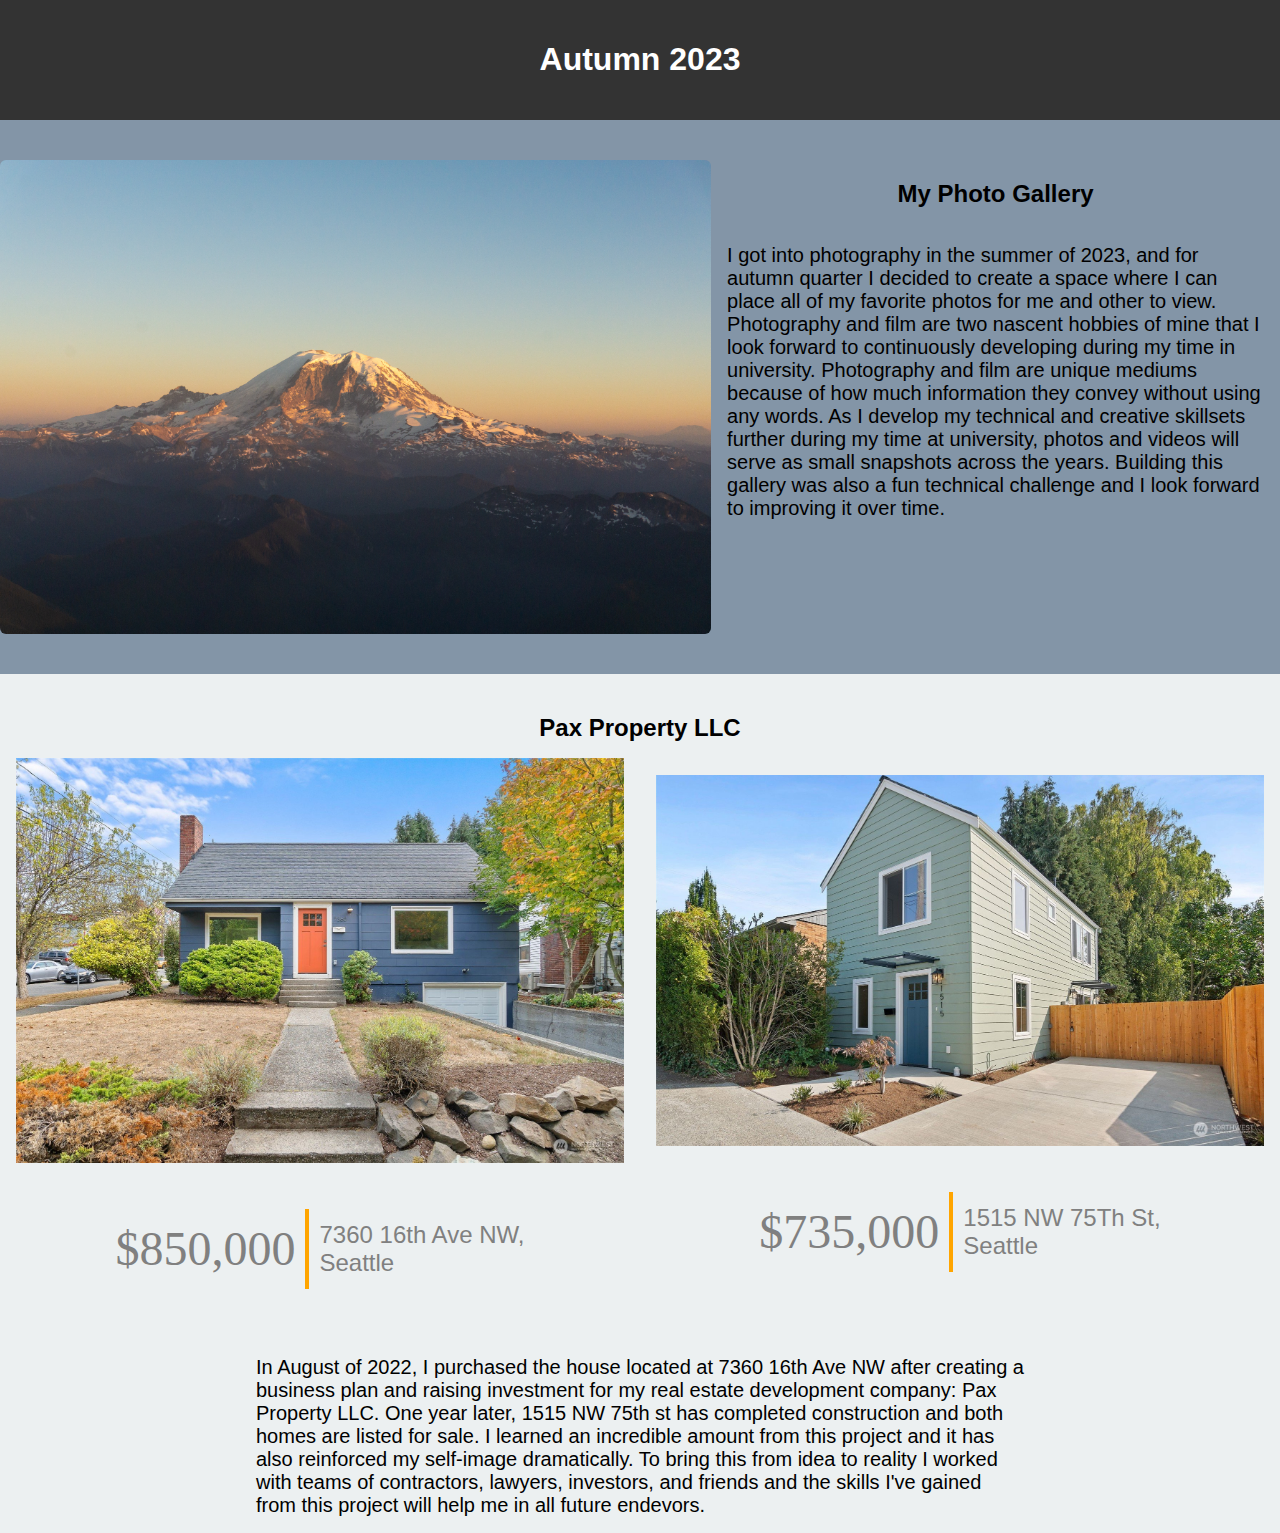
==== autumn2023.html @ 0a46d8ee "Move autumn2023 to its own page. Create barebones scaffold for all years." ====
<!DOCTYPE html>
<html lang="en" dir="ltr">
  <head>
    <meta charset="utf-8">
    <meta name="viewport" content="width=device-width, initial-scale=1.0">
    <link rel="stylesheet" href="style.css">
    <title>UW Autumn 2023</title>
  </head>
  <body>
    <!-- Header/Navbar -->
    <div class="navbar">
      <h1>Autumn 2023</h1>
    </div>
    
    <div class="gallery-link">
      <div class="side-by-side">
        <a href="gallery.html">
          <img id="gallery-link-img" src="img/gallery/DSC01445.jpg" alt="link to gallery"></img>
        </a>
        <div class="flex-column">
          <h2 class="photo-gallery-title center-text">My Photo Gallery</h2>
          <p class="artifact-annotation">I got into photography in the summer of 2023, and for autumn quarter I decided to
          create a space where I can place all of my favorite photos for me and other to view.
          Photography and film are two nascent hobbies of mine that I look forward to continuously
          developing during my time in university. Photography and film are unique mediums because
          of how much information they convey without using any words. As I develop my technical and
          creative skillsets further during my time at university, photos and videos will serve as
          small snapshots across the years. Building this gallery was also a fun technical challenge 
          and I look forward to improving it over time.</p>
        </div>
    </div>
    </div>
    <!-- <div class="horizontal-divider"></div> -->
    
    <div class="pax-property-llc-section">
      <h2 class="center-text section-2-heading">Pax Property LLC</h2>
      <div class="houses">
        <div class="pax-column">
          <a href="https://www.dannygrecohomeswa.com/search/details/3fu/0/" target="_blank" rel="noopener noreferrer">
          <img class="pax-property-llc-photo" src="img/main_house.jpg"></img>
          </a>
          <div class="pricing-info">
            <p class="pax-pricing price">$850,000</p>
            <div class="vertical-divider"></div>
            <div class="addressing">
              <p class="pax-pricing address">7360 16th Ave NW,</p>
              <p class="pax-pricing city">Seattle</p>
            </div>
          </div>
        </div>

        <div class="pax-column">
          <a href="https://www.dannygrecohomeswa.com/search/details/3ft/0/" target="_blank" rel="noopener noreferrer">
          <img class="pax-property-llc-photo" src="img/dadu.jpg"></img>
          </a>
          <div class="pricing-info">
            <p class="pax-pricing price">$735,000</p>
            <div class="vertical-divider"></div>
            <div class="addressing">
              <p class="pax-pricing address">1515 NW 75Th St,</p>
              <p class="pax-pricing city">Seattle</p>
            </div>
          </div>
        </div>
      </div>
      <p class="artifact-annotation center-text">In August of 2022, I purchased the house
      located at 7360 16th Ave NW after creating a business plan and raising investment
      for my real estate development company: Pax Property LLC. One year later, 1515 NW 75th st
      has completed construction and both homes are listed for sale. I learned an incredible
      amount from this project and it has also reinforced my self-image dramatically. To bring this
      from idea to reality I worked with teams of contractors, lawyers, investors, and friends and
      the skills I've gained from this project will help me in all future endevors.</p>
    </div>
    
    <div class="white-paper-protest-project">
      
    </div>
  </body>
</html>
---- style.css ----
* {
  box-sizing: border-box;
}

body {
  margin: 0;
  padding: 0;
  font-family: Arial, sans-serif;
}

.flex-column {
  display: flex;
  flex-direction: column;
}

.navbar {
  display: flex;
  justify-content: center;
  background-color: #333;
  color: #fff;
  padding: 20px;
}

.gallery-link {
  display: flex;
  flex-direction: column;
  justify-content: center;
  align-items: center;
  background-color: #8395a7;
}

.artifact-annotation {
  max-width: 600px;
  padding: 16px;
  margin: 0 auto;
  font-size: 20px;
}

#gallery-link-img {
  border-radius: 6px;
  width: 600px;
  max-width: 100%;
}

#gallery-link:hover {
  opacity: rgba(0, 0, 0, 0.5);
}

.gallery {
  display: flex;
  flex-direction: column;
  justify-content: space-around;
  margin: 0 auto;
}

.image-container {
  width: 100%;
  margin: 6px;
  overflow: hidden;
  border-radius: 6px;
  box-shadow: 0 0 10px rgba(0, 0, 0, 0.1);
  /* object-fit: cover; */
}

img {
  width: 100%;
  height: auto;
  display: block;
}

.lightbox {
  position: fixed;
  top: 0;
  left: 0;
  width: 100%;
  height: 100%;
  background: rgba(0, 0, 0, 0.8);
  display: flex;
  justify-content: center;
  align-items: center;
  z-index: 1;
}

.lightbox img {
  max-width: 90%;
  max-height: 90%;
  object-fit: contain; /* maintain aspect ratio without stretching */
}

/* enhance arrow visibility */
.arrows-container {
  position: absolute;
  top: 50%;
  display: flex;
  justify-content: space-between;
  width: 100%;
  z-index: 1001;
  transition: opacity 0.3s ease-in-out; /* Add a transition for smooth visibility */
}

.arrow {
  position: absolute;
  top: 50%;
  font-size: 24px;
  color: white;
  background-color: rgba(0, 0, 0, 0.5); /* Semi-transparent black background for arrows */
  padding: 6px;
  border-radius: 50%;
  cursor: pointer;
  box-shadow: 0 2px 4px rgba(0, 0, 0, 0.3);
}

.arrow:hover {
  background-color: rgba(0, 0, 0, 0.8); /* Darker background on hover */
}

.arrow.left {
  left: 10px;
}

.arrow.right {
  right: 10px;
}

/* dadu section styles */
.center-text {
  display: flex;
  justify-content: center;
}

.houses {
  display: flex;
  flex-direction: column;
  justify-content: center;
  align-items: center;
  word-wrap: wrap;
}

.pax-column {
  padding: 1rem;
}

.pax-pricing {
  display: flex;
  justify-content: center;
}

.pricing-info {
  display: flex;
  justify-content: center;
  align-items: center;
}

.houses .pax-property-llc-photo {
  width: 600px;
  max-width: 100%;
  padding-bottom: 10px;
}

.addressing {
  display: flex;
  flex-direction: column;
  align-items: flex-start;
  font-family: light, sans-serif;
}

.addressing .pax-pricing {
  margin: 0;
}

.vertical-divider {
  border-left: 4px solid orange;
  height: 80px;
  margin: 10px;
}

.horizontal-divider {
  border-top: 4px solid gray;
  margin: 40px auto;
  max-width: 600px;
}

.pricing-info {
  color: gray;
  font-size: 1.5rem;
}

/* price tag styling */
.pricing-info .price {
  font-size: 2.5rem;
  font-family: Times, sans-serif;
}

.gallery-container {
  padding: 40px 5%;
}

.pax-property-llc-section {
  background-color: #ecf0f1;
}

.section-2-heading {
  margin: 0;
  padding-top: 40px;
}


/* Media Queries */
@media (min-width: 768px) {
  #gallery-link-img {
    width: 700px;
  }
  
  .gallery {
    flex-direction: row;
  }
  
  .gallery .column {
    padding: 4px;
  }
  
  .houses {
    flex-direction: row;
  }
  
  .artifact-annotation {
    max-width: 800px;
  }
}

@media (min-width: 1200px) {
  #gallery-link-img {
    width: 1000px;
  }
  
  .pricing-info .price {
    font-size: 3rem;
  }
  
  .houses .pax-property-llc-photo {
    width: 800px;
    max-width: 100%;
    padding-bottom: 10px;
  }
  
  .side-by-side {
    display: flex;
    padding-bottom: 40px;
    padding-top: 40px;
  }
}
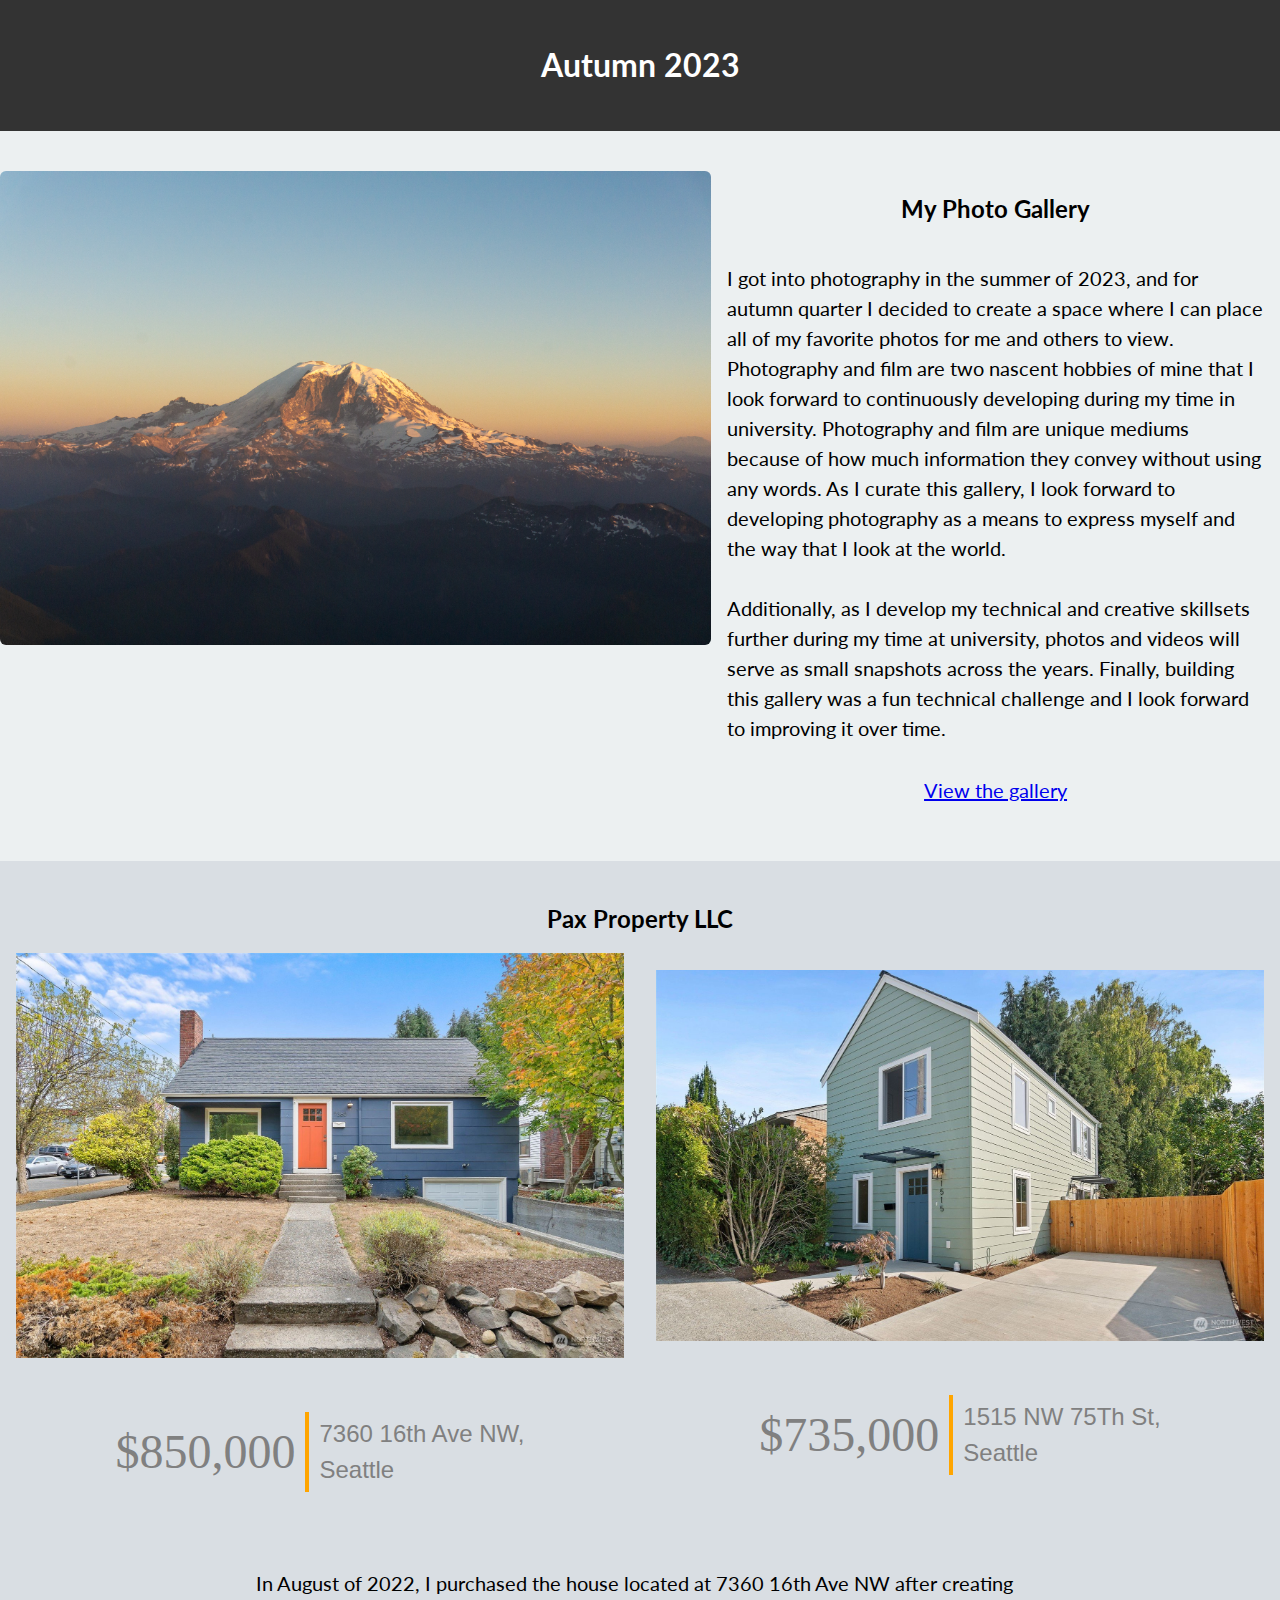
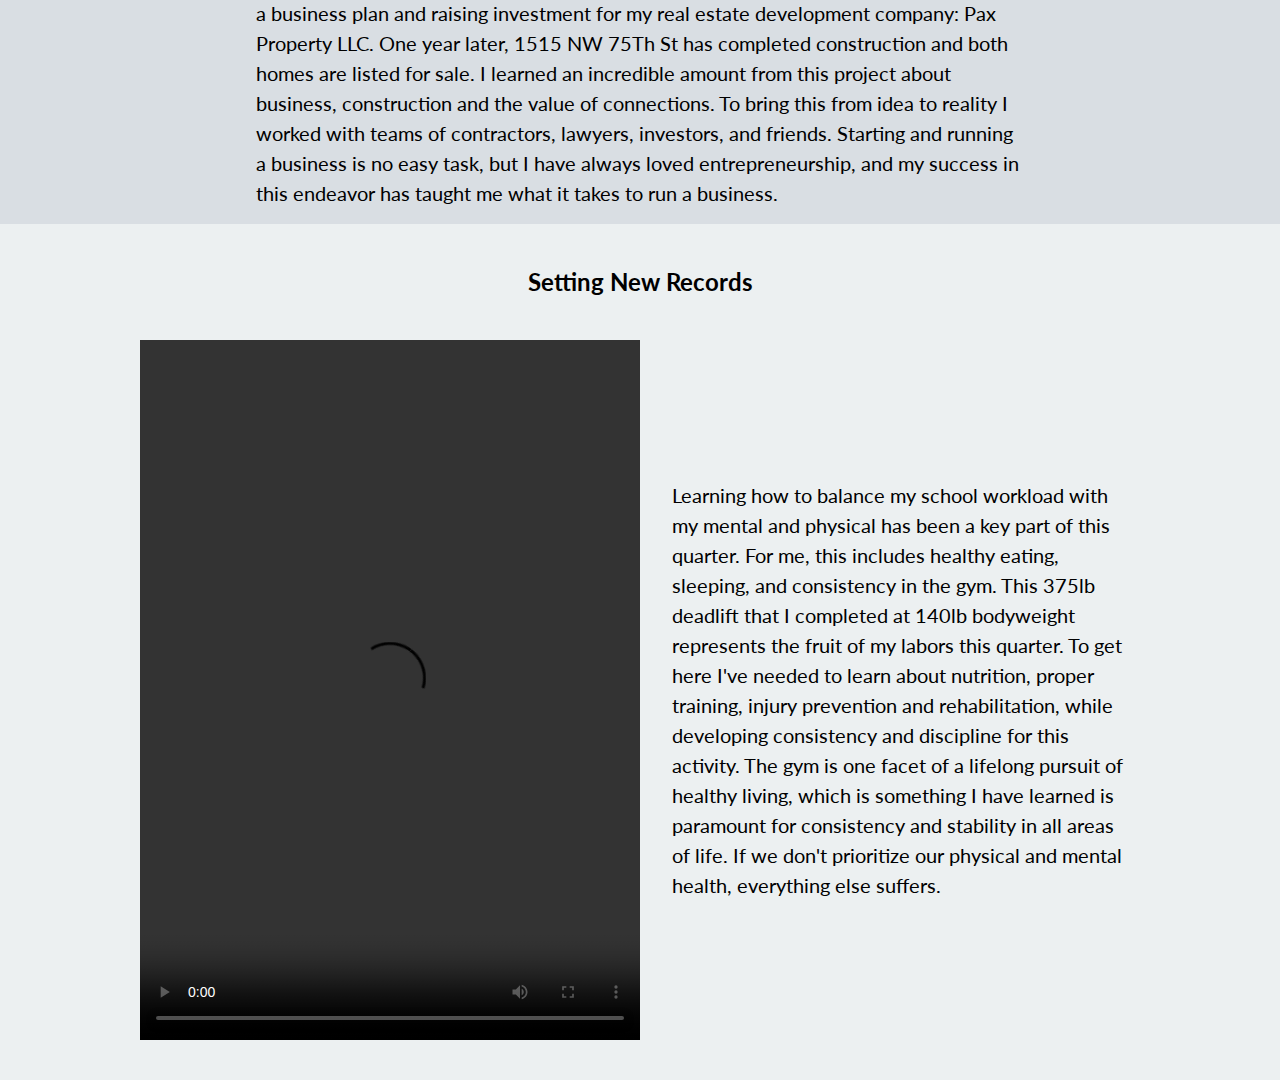
==== commit c588a30d: "Add third artifact to autumn 2023. Replace hero image with hi-rez" ====
--- a/autumn2023.html
+++ b/autumn2023.html
@@ -3,7 +3,8 @@
   <head>
     <meta charset="utf-8">
     <meta name="viewport" content="width=device-width, initial-scale=1.0">
-    <link rel="stylesheet" href="style.css">
+    <link href='https://fonts.googleapis.com/css?family=Lato:400,700' rel='stylesheet' type='text/css'>
+    <link rel="stylesheet" href="autumn-2023-style.css">
     <title>UW Autumn 2023</title>
   </head>
   <body>
@@ -20,13 +21,19 @@
         <div class="flex-column">
           <h2 class="photo-gallery-title center-text">My Photo Gallery</h2>
           <p class="artifact-annotation">I got into photography in the summer of 2023, and for autumn quarter I decided to
-          create a space where I can place all of my favorite photos for me and other to view.
+          create a space where I can place all of my favorite photos for me and others to view.
           Photography and film are two nascent hobbies of mine that I look forward to continuously
           developing during my time in university. Photography and film are unique mediums because
-          of how much information they convey without using any words. As I develop my technical and
+          of how much information they convey without using any words. As I curate this gallery, I
+          look forward to developing photography as a means to express myself and the way that I look at
+          the world.
+          <br><br>
+          Additionally, as I develop my technical and
           creative skillsets further during my time at university, photos and videos will serve as
-          small snapshots across the years. Building this gallery was also a fun technical challenge 
+          small snapshots across the years. Finally, building this gallery was a fun technical challenge 
           and I look forward to improving it over time.</p>
+
+          <a class="gallery-anchor-link" href="gallery.html">View the gallery</a>
         </div>
     </div>
     </div>
@@ -65,15 +72,28 @@
       </div>
       <p class="artifact-annotation center-text">In August of 2022, I purchased the house
       located at 7360 16th Ave NW after creating a business plan and raising investment
-      for my real estate development company: Pax Property LLC. One year later, 1515 NW 75th st
+      for my real estate development company: Pax Property LLC. One year later, 1515 NW 75Th St
       has completed construction and both homes are listed for sale. I learned an incredible
-      amount from this project and it has also reinforced my self-image dramatically. To bring this
-      from idea to reality I worked with teams of contractors, lawyers, investors, and friends and
-      the skills I've gained from this project will help me in all future endevors.</p>
+      amount from this project about business, construction and the value of connections. To bring this
+      from idea to reality I worked with teams of contractors, lawyers, investors, and friends.
+      Starting and running a business is no easy task, but I have always loved entrepreneurship,
+      and my success in this endeavor has taught me what it takes to run a business.</p>
     </div>
     
-    <div class="white-paper-protest-project">
-      
+    <div class="gym-deadlift-container">
+      <h2 class="center-text section-3-heading">Setting New Records</h2>
+      <div class="gym-deadlift-content">
+        <video class="deadlift-video gym-element" width="480" height="600" controls>
+          <source class="gym-element" src="img/deadlift.mov" type="video/mp4">
+        </video>
+        <p class="gym-element artifact-annotation">Learning how to balance my school workload with my mental and physical has been a key part of this quarter.
+          For me, this includes healthy eating, sleeping, and consistency in the gym. This 375lb deadlift that I completed
+          at 140lb bodyweight represents the fruit of my labors this quarter. To get here I've needed to learn about nutrition,
+          proper training, injury prevention and rehabilitation, while developing consistency and discipline for this activity.
+          The gym is one facet of a lifelong pursuit of healthy living, which is something I have learned is paramount for consistency
+          and stability in all areas of life. If we don't prioritize our physical and mental health, everything else suffers.
+        </p>
+
     </div>
   </body>
 </html>--- a/autumn-2023-style.css
+++ b/autumn-2023-style.css
@@ -0,0 +1,280 @@
+* {
+  box-sizing: border-box;
+}
+
+body {
+  margin: 0;
+  padding: 0;
+  font-family: Lato, sans-serif;
+  line-height: 1.5;
+}
+
+.flex-column {
+  display: flex;
+  flex-direction: column;
+}
+
+.navbar {
+  display: flex;
+  justify-content: center;
+  background-color: #333;
+  color: #fff;
+  padding: 20px;
+}
+
+.gallery-link {
+  display: flex;
+  flex-direction: column;
+  justify-content: center;
+  align-items: center;
+  background-color: #ecf0f1;
+}
+
+.artifact-annotation,
+.gallery-anchor-link {
+  max-width: 600px;
+  padding: 16px;
+  margin: 0 auto;
+  font-size: 20px;
+}
+
+#gallery-link-img {
+  border-radius: 6px;
+  width: 600px;
+  max-width: 100%;
+}
+
+#gallery-link:hover {
+  opacity: rgba(0, 0, 0, 0.5);
+}
+
+.gallery {
+  display: flex;
+  flex-direction: column;
+  justify-content: space-around;
+  margin: 0 auto;
+}
+
+.image-container {
+  width: 100%;
+  margin: 6px;
+  overflow: hidden;
+  border-radius: 6px;
+  box-shadow: 0 0 10px rgba(0, 0, 0, 0.1);
+  /* object-fit: cover; */
+}
+
+img {
+  width: 100%;
+  height: auto;
+  display: block;
+}
+
+.lightbox {
+  position: fixed;
+  top: 0;
+  left: 0;
+  width: 100%;
+  height: 100%;
+  background: rgba(0, 0, 0, 0.8);
+  display: flex;
+  justify-content: center;
+  align-items: center;
+  z-index: 1;
+}
+
+.lightbox img {
+  max-width: 90%;
+  max-height: 90%;
+  object-fit: contain; /* maintain aspect ratio without stretching */
+}
+
+/* enhance arrow visibility */
+.arrows-container {
+  position: absolute;
+  top: 50%;
+  display: flex;
+  justify-content: space-between;
+  width: 100%;
+  z-index: 1001;
+  transition: opacity 0.3s ease-in-out; /* Add a transition for smooth visibility */
+}
+
+.arrow {
+  position: absolute;
+  top: 50%;
+  font-size: 24px;
+  color: white;
+  background-color: rgba(0, 0, 0, 0.5); /* Semi-transparent black background for arrows */
+  padding: 6px;
+  border-radius: 50%;
+  cursor: pointer;
+  box-shadow: 0 2px 4px rgba(0, 0, 0, 0.3);
+}
+
+.arrow:hover {
+  background-color: rgba(0, 0, 0, 0.8); /* Darker background on hover */
+}
+
+.arrow.left {
+  left: 10px;
+}
+
+.arrow.right {
+  right: 10px;
+}
+
+/* dadu section styles */
+.center-text {
+  display: flex;
+  justify-content: center;
+}
+
+.houses {
+  display: flex;
+  flex-direction: column;
+  justify-content: center;
+  align-items: center;
+  word-wrap: wrap;
+}
+
+.pax-column {
+  padding: 1rem;
+}
+
+.pax-pricing {
+  display: flex;
+  justify-content: center;
+}
+
+.pricing-info {
+  display: flex;
+  justify-content: center;
+  align-items: center;
+}
+
+.houses .pax-property-llc-photo {
+  width: 600px;
+  max-width: 100%;
+  padding-bottom: 10px;
+}
+
+.addressing {
+  display: flex;
+  flex-direction: column;
+  align-items: flex-start;
+  font-family: light, sans-serif;
+}
+
+.addressing .pax-pricing {
+  margin: 0;
+}
+
+.vertical-divider {
+  border-left: 4px solid orange;
+  height: 80px;
+  margin: 10px;
+}
+
+.horizontal-divider {
+  border-top: 4px solid gray;
+  margin: 40px auto;
+  max-width: 600px;
+}
+
+.pricing-info {
+  color: gray;
+  font-size: 1.5rem;
+}
+
+/* price tag styling */
+.pricing-info .price {
+  font-size: 2.5rem;
+  font-family: Times, sans-serif;
+}
+
+.gallery-container {
+  padding: 40px 5%;
+}
+
+.pax-property-llc-section {
+  background-color: #d9dee3;
+}
+
+.section-2-heading, 
+.section-3-heading {
+  margin: 0;
+  padding-top: 40px;
+}
+
+.section-3-heading {
+  padding-bottom: 40px;
+}
+
+.gym-deadlift-content {
+  max-width: 1000px;
+  display: flex;
+  flex-direction: column;
+  justify-content: center;
+  align-items: center;
+  margin: 0 auto;
+  padding-bottom: 40px;
+}
+
+.gym-deadlift-container {
+  background-color: #ecf0f1;
+}
+
+
+/* Media Queries */
+@media (min-width: 768px) {
+  #gallery-link-img {
+    width: 700px;
+  }
+  
+  .gallery,
+  .gym-deadlift-content {
+    flex-direction: row;
+  }
+  
+  .gallery .column {
+    padding: 4px;
+  }
+  
+  .houses {
+    flex-direction: row;
+  }
+  
+  .artifact-annotation {
+    max-width: 800px;
+  }
+
+}
+
+@media (min-width: 1200px) {
+  #gallery-link-img {
+    width: 1000px;
+  }
+  
+  .pricing-info .price {
+    font-size: 3rem;
+  }
+  
+  .houses .pax-property-llc-photo {
+    width: 800px;
+    max-width: 100%;
+    padding-bottom: 10px;
+  }
+  
+  .side-by-side {
+    display: flex;
+    padding-bottom: 40px;
+    padding-top: 40px;
+  }
+
+  .deadlift-video {
+    width: 500px;
+    height: 700px;
+    margin-right: 16px;
+  }
+}
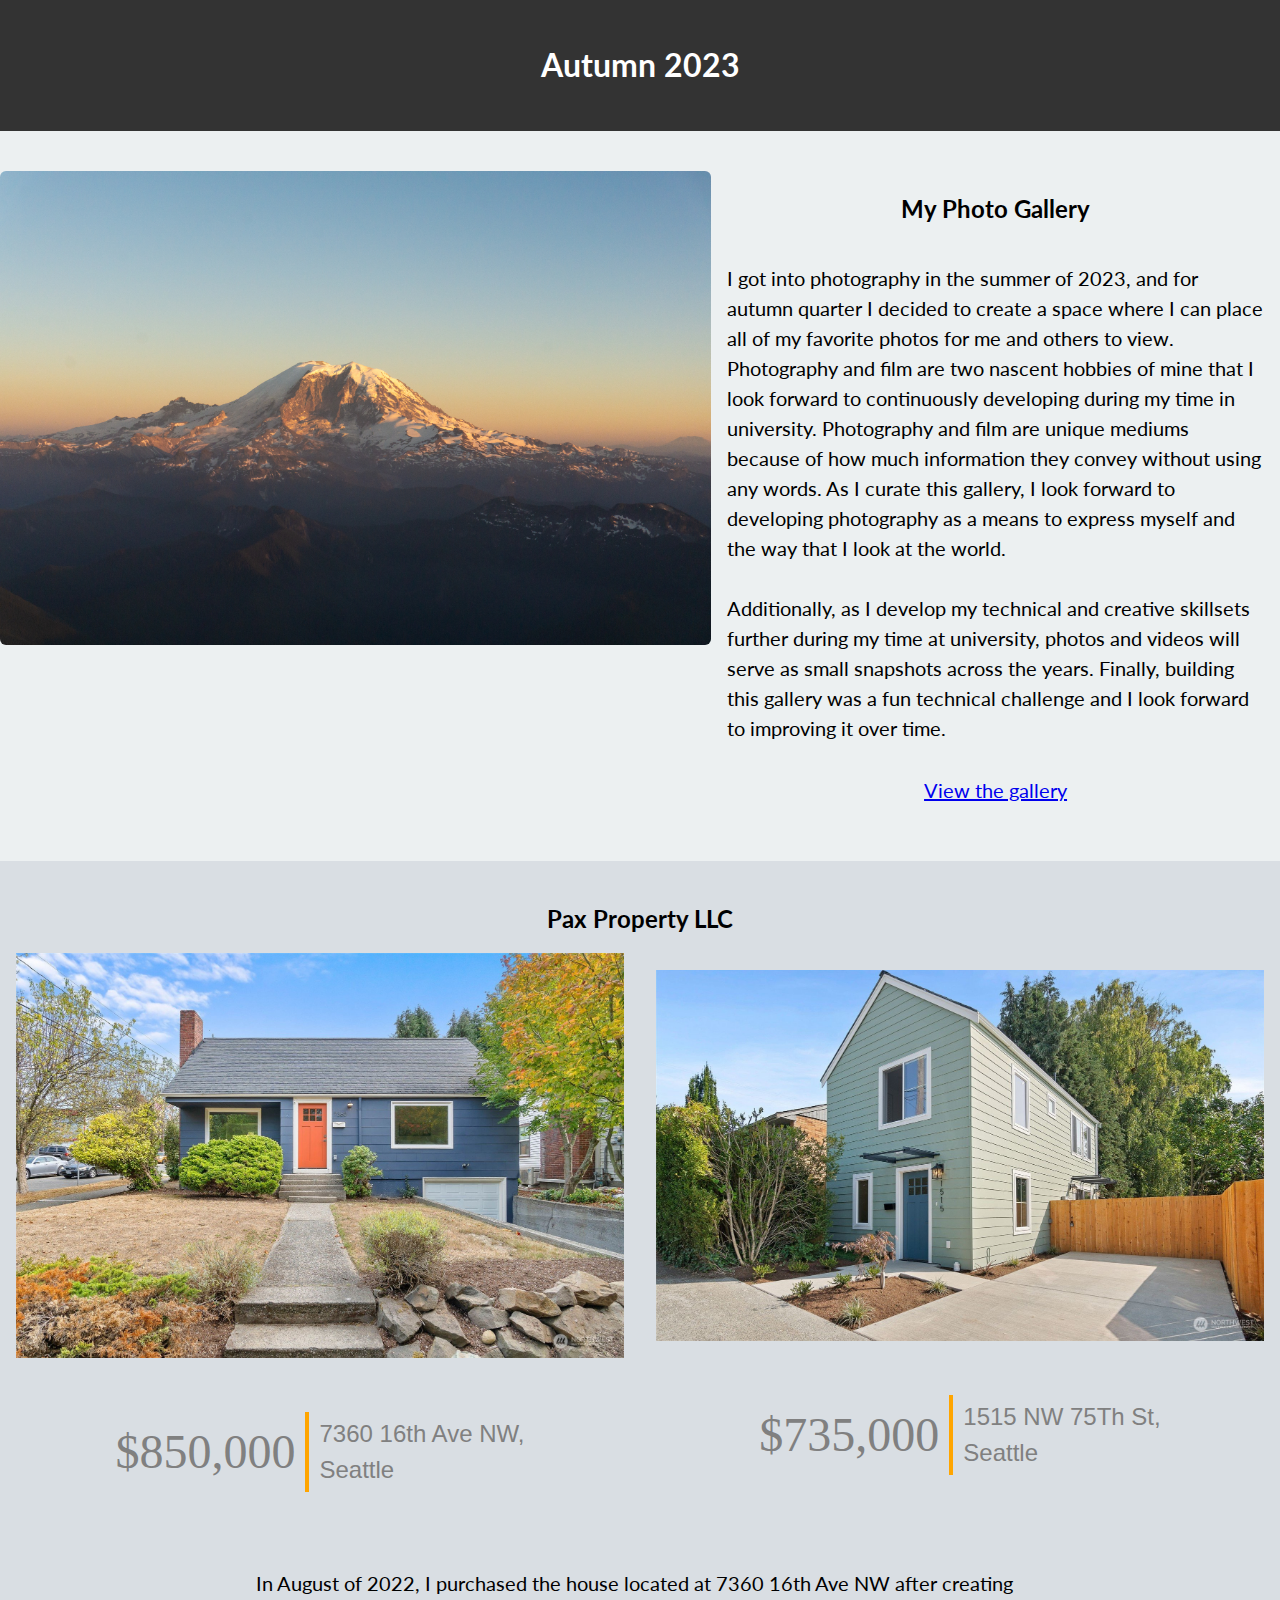
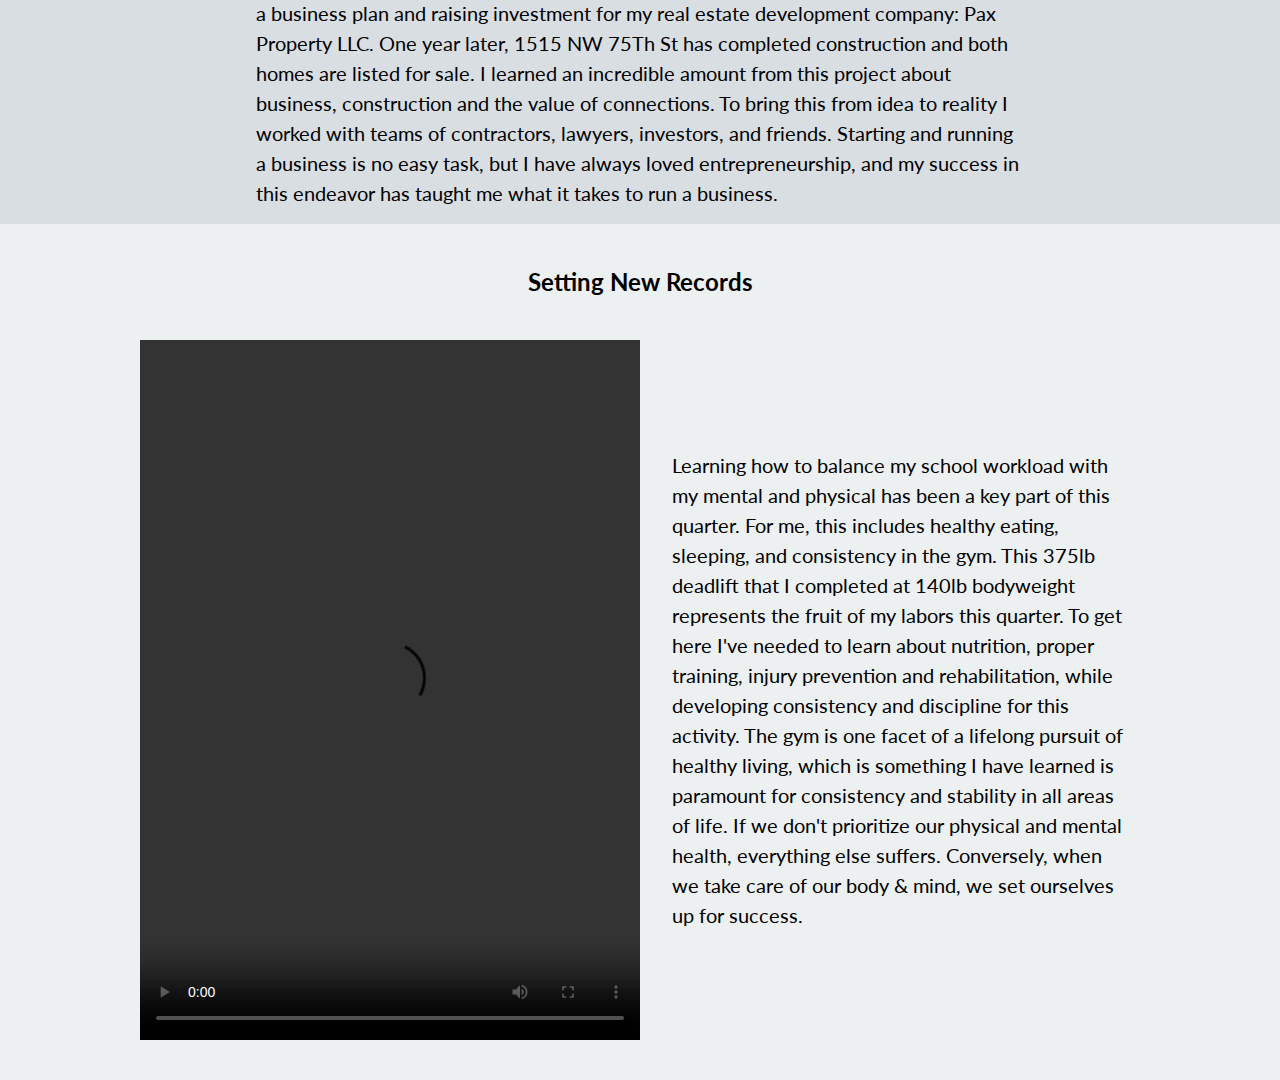
==== commit 785968c9: "Small change to 'Setting New Records' annotation" ====
--- a/autumn2023.html
+++ b/autumn2023.html
@@ -92,6 +92,7 @@
           proper training, injury prevention and rehabilitation, while developing consistency and discipline for this activity.
           The gym is one facet of a lifelong pursuit of healthy living, which is something I have learned is paramount for consistency
           and stability in all areas of life. If we don't prioritize our physical and mental health, everything else suffers.
+          Conversely, when we take care of our body & mind, we set ourselves up for success.
         </p>
 
     </div>
